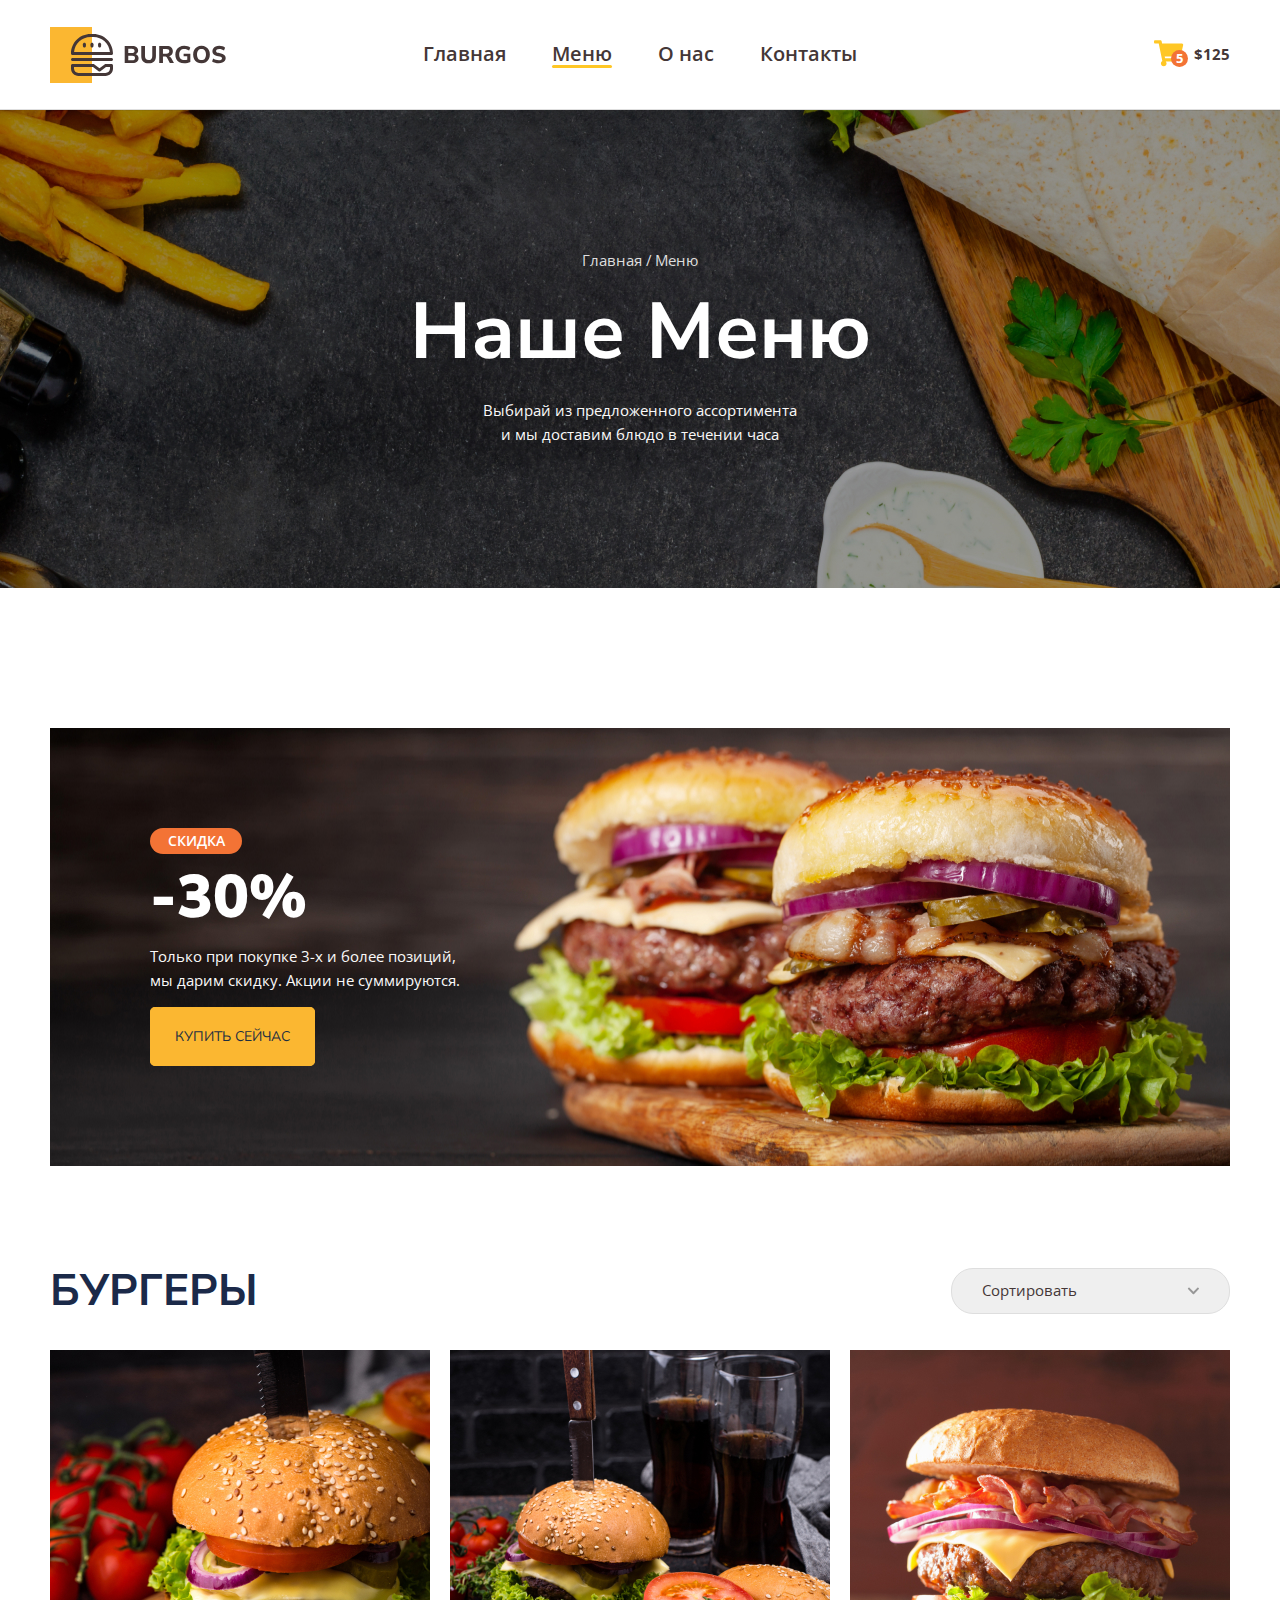
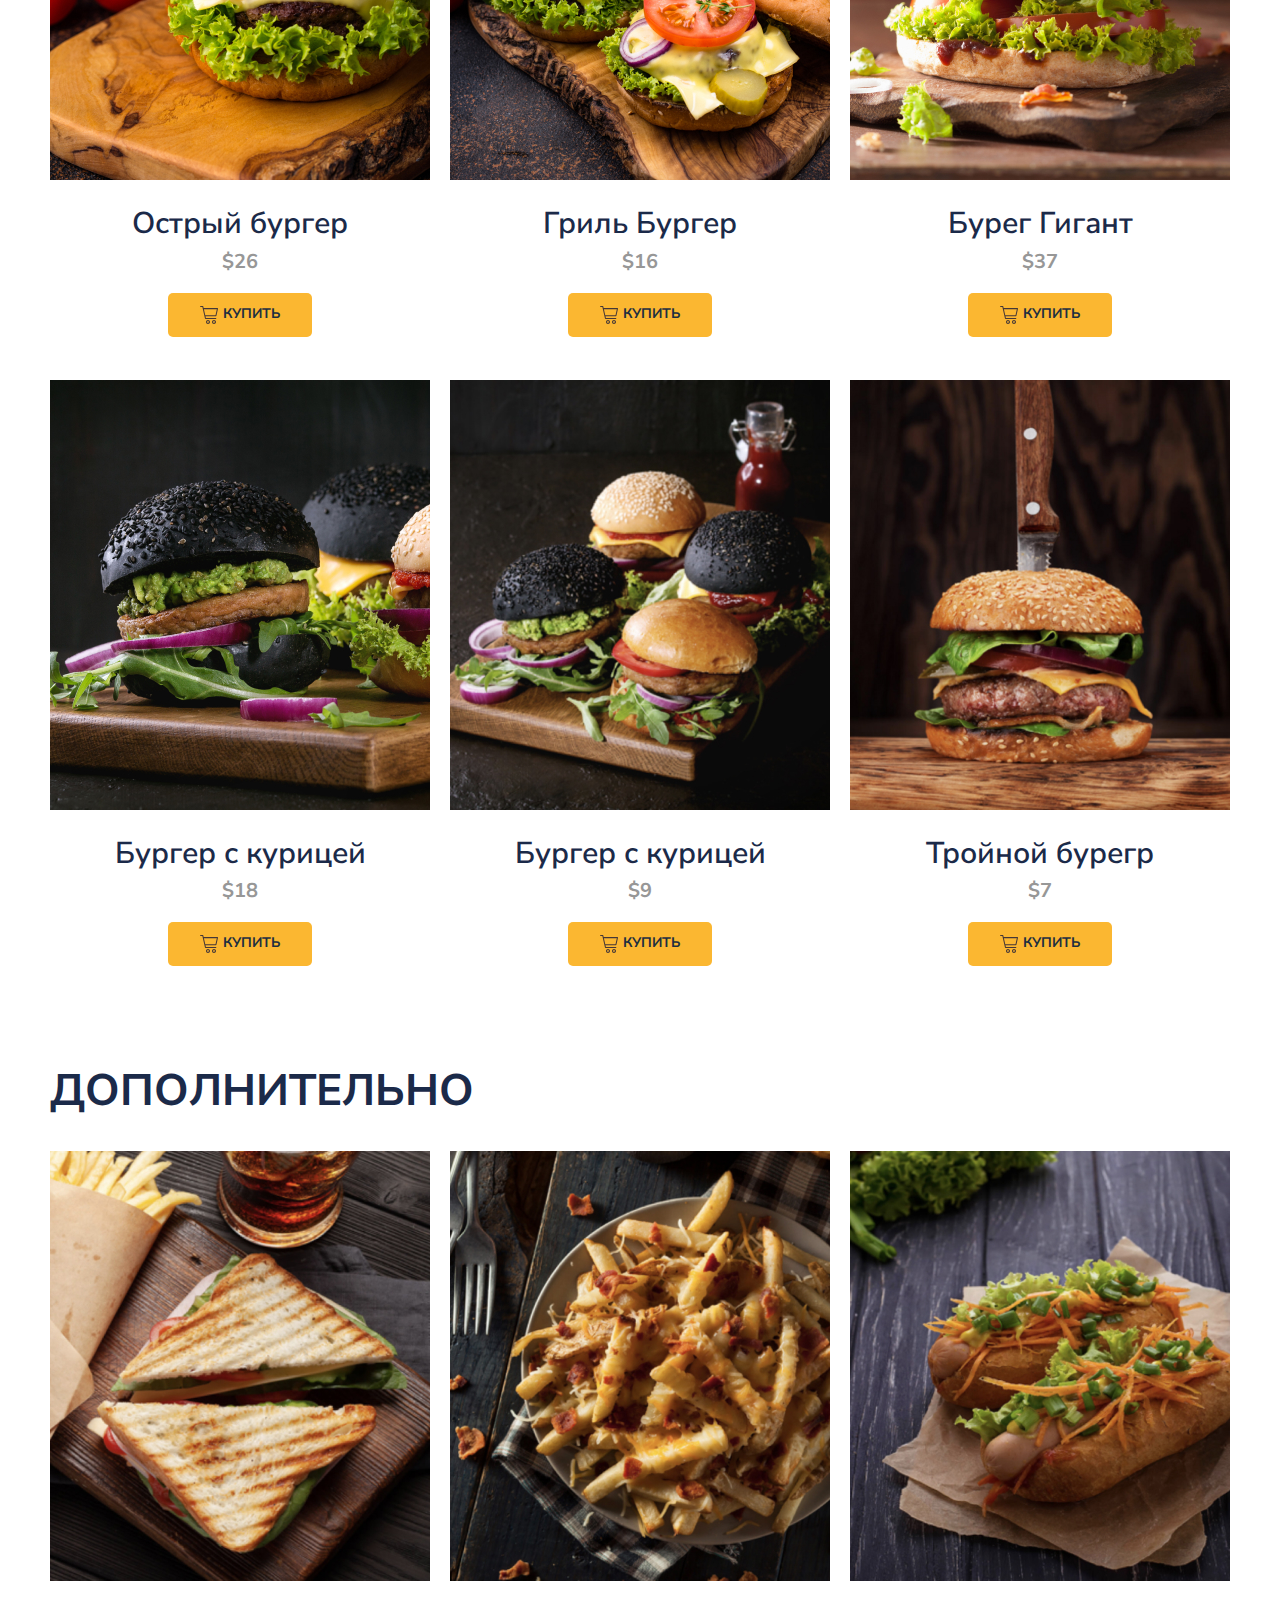
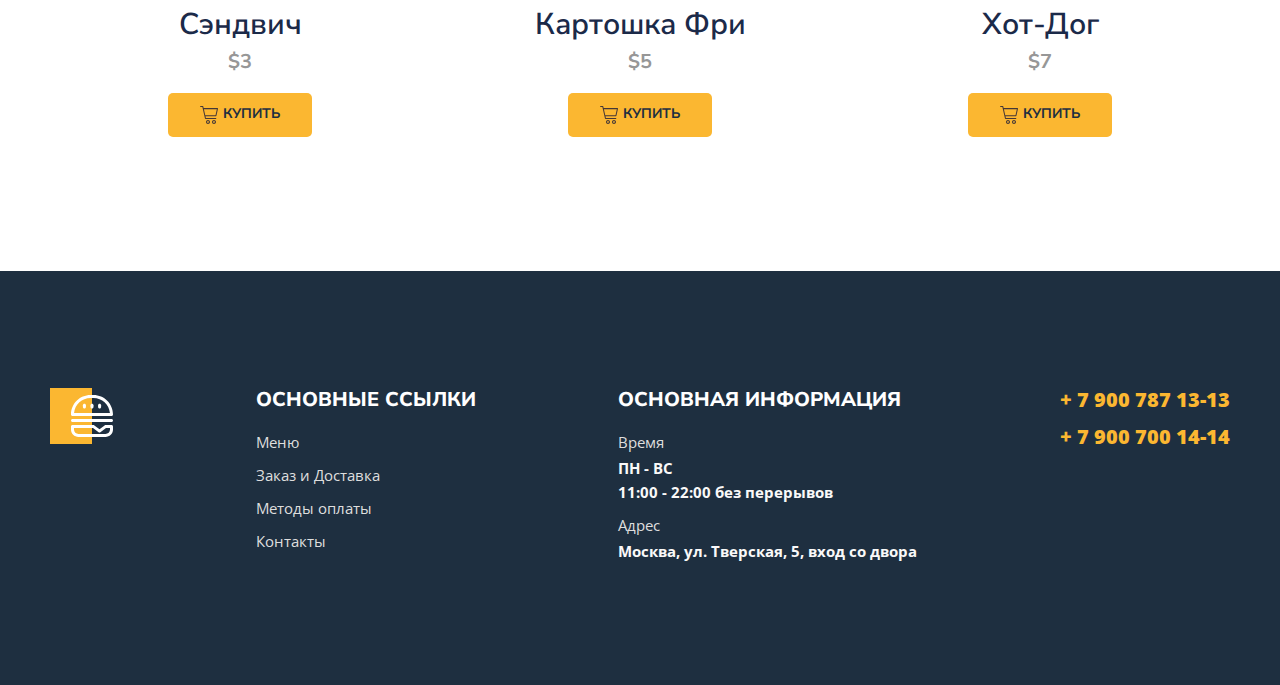
==== menu.html @ 3c32c7bc "add style" ====
<!DOCTYPE html>
<html lang="ru">
<head>
    <meta charset="UTF-8">
    <meta name="viewport" content="width=device-width, initial-scale=1.0">
    <title>burger</title>
    <link rel="preconnect" href="https://fonts.googleapis.com">
    <link rel="preconnect" href="https://fonts.gstatic.com" crossorigin>
    <link href="https://fonts.googleapis.com/css2?family=Nunito+Sans:opsz,wght@6..12,600;6..12,700;6..12,800;6..12,900&family=Open+Sans:wght@400;600;700&display=swap" rel="stylesheet">
    <link rel="stylesheet" href="styles/normalize.css">
    <link rel="stylesheet" href="styles/main.css">
</head>
<body>
    <header>
        <div class="container">
            <div class="header">
                <div class="header-item">
                    <a href="index.html" class="header-logo"></a>
                    <nav>
                        <ul class="header-nav">
                            <li><a href="index.html">Главная</a></li>
                            <li><a href="#"class="active">Меню</a></li>
                            <li><a href="#">О нас</a></li>
                            <li><a href="#">Контакты</a></li>
                        </ul>
                    </nav>
                </div> 
                <button type="button" class="button">
                    <span class="button-item">
                        <img src="img/cart.svg" alt="корзина">
                        <span class="button-count">5</span>
                    </span>
                    <span class="button-text">$125</span>
                </button>
            </div>
        </div>
    </header>
    <div class="bg">
        <div class="container">
            <ul class="breadcrumbs">
                <li><a href="index.html">Главная</a></li>
                <li><a href="#">Меню</a></li>
            </ul>
            <h1 class="title">Наше Меню</h1>
            <p class="deskription">Выбирай из предложенного ассортимента и мы доставим блюдо в течении часа</p>
        </div>
    </div>
    <main>
        <div class="banner">
            <div class="container">
                <div class="banner-box">
                    <h2 class="banner-title">
                        <span>скидка</span>
                        -30%
                    </h2>
                    <p class="banner-text">
                        Только при покупке 3-х и более позиций, мы&nbsp;дарим скидку. Акции не суммируются.
                    </p>
                    <a href="#menuBurger" class="banner-link">купить сейчас</a>
                </div>
            </div>
        </div>
        <section class="menu" id="menuBurger">
            <div class="container">
                <div class="menu-header">
                    <h2 class="menu-title">Бургеры</h2>
                    <select class="menu-select">
                        <option value="">Сортировать</option>
                        <option value="up">По возрастанию</option>
                        <option value="down">По убыванию</option>
                    </select>
                </div>
                <div class="menu-grid">
                    <div class="menu-grid-item">
                        <div class="menu-grid-cover">
                            <img src="img/menu/01.jpg" alt="Острый бургер">
                        </div>
                        <p class="menu-grid-titel">Острый бургер</p>
                        <p class="menu-grid-price">$26</p>
                        <button type="button" class="menu-grid-btn">
                            <span class="menu-grid-icon"></span>
                            <span class="menu-grid-text">купить</span>
                        </button>
                    </div>
                    <div class="menu-grid-item">
                        <div class="menu-grid-cover">
                            <img src="img/menu/02.jpg" alt="Гриль Бургер">
                        </div>
                        <p class="menu-grid-titel">Гриль Бургер</p>
                        <p class="menu-grid-price">$16</p>
                        <button type="button" class="menu-grid-btn">
                            <span class="menu-grid-icon"></span>
                            <span class="menu-grid-text">купить</span>
                        </button>
                    </div>
                    <div class="menu-grid-item">
                        <div class="menu-grid-cover">
                            <img src="img/menu/03.jpg" alt="Бурег Гигант">
                        </div>
                        <p class="menu-grid-titel">Бурег Гигант</p>
                        <p class="menu-grid-price">$37</p>
                        <button type="button" class="menu-grid-btn">
                            <span class="menu-grid-icon"></span>
                            <span class="menu-grid-text">купить</span>
                        </button>
                    </div>
                    <div class="menu-grid-item">
                        <div class="menu-grid-cover">
                            <img src="img/menu/04.jpg" alt="Бургер с курицей">
                        </div>
                        <p class="menu-grid-titel">Бургер с курицей</p>
                        <p class="menu-grid-price">$18</p>
                        <button type="button" class="menu-grid-btn">
                            <span class="menu-grid-icon"></span>
                            <span class="menu-grid-text">купить</span>
                        </button>
                    </div>
                    <div class="menu-grid-item">
                        <div class="menu-grid-cover">
                            <img src="img/menu/05.jpg" alt="Бургер с курицей">
                        </div>
                        <p class="menu-grid-titel">Бургер с курицей</p>
                        <p class="menu-grid-price">$9</p>
                        <button type="button" class="menu-grid-btn">
                            <span class="menu-grid-icon"></span>
                            <span class="menu-grid-text">купить</span>
                        </button>
                    </div>
                    <div class="menu-grid-item">
                        <div class="menu-grid-cover">
                            <img src="img/menu/06.jpg" alt="Тройной бурегр">
                        </div>
                        <p class="menu-grid-titel">Тройной бурегр</p>
                        <p class="menu-grid-price">$7</p>
                        <button type="button" class="menu-grid-btn">
                            <span class="menu-grid-icon"></span>
                            <span class="menu-grid-text">купить</span>
                        </button>
                    </div>
                </div>
            </div>
            <div class="container">
                <div class="menu-header">
                    <h2 class="menu-title">Дополнительно</h2>
                </div>
                <div class="menu-grid">
                    <div class="menu-grid-item">
                        <div class="menu-grid-cover">
                            <img src="img/menu/07.jpg" alt="Сэндвич">
                        </div>
                        <p class="menu-grid-titel">Сэндвич</p>
                        <p class="menu-grid-price">$3</p>
                        <button type="button" class="menu-grid-btn">
                            <span class="menu-grid-icon"></span>
                            <span class="menu-grid-text">купить</span>
                        </button>
                    </div>
                    <div class="menu-grid-item">
                        <div class="menu-grid-cover">
                            <img src="img/menu/08.jpg" alt="Картошка Фри">
                        </div>
                        <p class="menu-grid-titel">Картошка Фри</p>
                        <p class="menu-grid-price">$5</p>
                        <button type="button" class="menu-grid-btn">
                            <span class="menu-grid-icon"></span>
                            <span class="menu-grid-text">купить</span>
                        </button>
                    </div>
                    <div class="menu-grid-item">
                        <div class="menu-grid-cover">
                            <img src="img/menu/09.jpg" alt="Хот-Дог">
                        </div>
                        <p class="menu-grid-titel">Хот-Дог</p>
                        <p class="menu-grid-price">$7</p>
                        <button type="button" class="menu-grid-btn">
                            <span class="menu-grid-icon"></span>
                            <span class="menu-grid-text">купить</span>
                        </button>
                    </div>
        </section>
    </main>
    <footer class="footer">
        <div class="container">
            <div class="footer-box">
                <div class="footer-item">
                    <img class="footer-logo" src="img/footer-logo.svg" alt="Logo">
                </div>
                <div class="footer-item">
                    <h2>основные ссылки</h2>
                    <ul class="footer-list">
                        <li><a href="menu.html">Меню</a></li>
                        <li><a href="#">Заказ и Доставка</a></li>
                        <li><a href="#">Методы оплаты</a></li>
                        <li><a href="#">Контакты</a></li>
                    </ul>
                </div>
                <div class="footer-item">
                    <h2>основная информация</h2>
                    <ul class="footer-list">
                        <li>
                            <span>Время</span>
                            ПН - ВС <br>
                            11:00 - 22:00 без перерывов
                        </li>
                        <li>
                            <span>Адрес</span>
                            Москва, ул. Тверская, 5, вход со двора
                        </li>
                    </ul>
                </div>
                <div class="footer-tel">
                    <ul class="footer-list footer-list-tel">
                        <li>
                            <a href="tel:+79007871313">+ 7 900 787 13-13</a>
                        </li>
                        <li>
                            <a href="tel:+79007001414">+ 7 900 700 14-14</a>
                        </li>
                    </ul>
                </div>
            </div>
        </div>
    </footer>
</body>
</html>
---- styles/main.css ----
body{
    font-family: 'Nunito Sans', sans-serif;
    
}
.container {
    max-width: 1180px;
    margin: 0 auto;
    padding-left: 15px;
    padding-right: 15px;
    
}
header {
    border-bottom: 1px solid #DEDEDE;
}
.header {
    font-family: 'Open Sans', sans-serif;
    display: flex;
    align-items: center;
    justify-content: space-between;
    padding-top: 26px;
    padding-bottom: 25px;
}
.header-item {
    display: flex;
    align-items: center;
    justify-content: space-between;
    flex-basis: 76.8%;

}
.header-logo {
    display: block;
    background-image: url(../img/logo.svg);
    width: 176px;
    height: 56px;
    background-repeat: no-repeat;
    background-size: cover;
}
.header-nav {
    display: flex;
    list-style-type: none;
    padding-left: 0;
    gap: 46px;
    padding-right: 99px;
}
.header-nav a {
    font-weight: 600;
    font-size: 20px;
    color: #443737;
    text-decoration: none;
    
}
.header-nav a::after{
    content: '';
    width: 100%;
    height: 3px;
    border-radius: 1.5px;
    background: transparent;
    display: block;
}
.header-nav a:hover {
    color: #FFC725;
}
.header-nav a.active::after {
    background: #FFC725;
}
.button {
    display: flex;
    align-items: center;
    background-color: transparent;
    border: none;
    padding: 0;
    gap: 10px;
    cursor: pointer;
}
.button-item{
    position: relative;
}
.button-count {
    font-weight: 700;
    font-size: 13px;
    color: #FFF;
    background: #F37335;
    border-radius: 100%;
    position: absolute;
    width: 17px;
    height: 17px;
    text-align: center;
    line-height: 1.3;
    bottom: 3px;
    right: -4px;
}
.button-text {
    color: #443737;
    font-weight: 700;
    font-size: 15px;
}
.bg {
    text-align: center;
    color: #FFFFFF;
    background-image: url(../img/bg.jpg);
    background-position: center center;
    background-size: cover;
    padding: 142px 0;
    margin-bottom: 140px;
}
.breadcrumbs {
    padding-left: 0;
    margin-top: 0;
    list-style-type: none;
    display: flex;
    justify-content: center;
    gap: 7px;
}
.breadcrumbs a {
    color: #DEDEDE;
    font-size: 15px;
    font-family: 'Open Sans', sans-serif;
    text-decoration: none;
}
.breadcrumbs a:hover{
    color: #FFC725;
}
.breadcrumbs a::before {
    content: '/';
    position: relative;
    left: -3px;
    pointer-events: none;
} 
.breadcrumbs a:hover::before {
    color: #DEDEDE;
}
.breadcrumbs li:first-child a::before {
    display: none;
}
.title {
    font-size: 79px;
    font-weight: 700;
    margin-top: 17px;
    margin-bottom: 20px;
}
.deskription {
    font-family: 'Open Sans', sans-serif;
    font-size: 15px;
    line-height: 1.6;
    color: #FAF9F9;
    max-width: 320px;
    margin: 0 auto;
}
.banner-box {
    background-image: url(../img/banner.jpg);
    background-repeat: no-repeat;
    background-size: cover;
    padding: 100px 100px 120px;
    background-position: center center;
    margin-bottom: 100px;
}
.banner-title {
    font-weight: 900;
    font-size: 60px;
    color: #FFFFFF;
    margin-top: 0;
    margin-bottom: 12px;
}
.banner-title span {
    display: block;
    font-family: 'Open Sans', sans-serif;
    color: #FFFFFF;
    font-weight: 600;
    font-size: 14px;
    max-width: 92px;
    border-radius: 14px;
    background-color: #F37335;
    text-align: center;
    text-transform: uppercase;
    padding: 5px 0;
    margin-bottom: 9px;
}
.banner-text {
    font-family: 'Open Sans', sans-serif;
    color: #FAF9F9;
    font-size: 15px;
    line-height: 1.6;
    max-width: 353px;
    margin-top: 0;
    margin-bottom: 35px;
}
.banner-link {
    font-size: 14px;
    padding: 19px 24px;
    text-transform: uppercase;
    text-decoration: none;
    color: #1E2F40;
    border-radius: 5px;
    background-color: #FBB731;
    border: 1px solid #FBB731;
}
.banner-link:hover {
    background-color: transparent;
    color: #FBB731;
}
.menu-header {
    display: flex;
    align-items: center;
    justify-content: space-between;
    margin-bottom: 34px;
}
.menu-title {
    font-weight: 700;
    font-size: 44px;
    color: #1B2A49;
    text-transform: uppercase;
    margin: 0;
}
.menu-select {
    border-radius: 22px;
    border: 1px solid #DEDEDE;
    padding: 13px 30px;
    font-family: 'Open Sans', sans-serif;
    font-weight: 400;
    color: #443737;
    font-size: 15px;
    appearance: none;
    flex-basis: 279px;
    background-image: url(../img/arrow.svg);
    background-repeat: no-repeat;
    background-size: 12.79px 7.75px;
    background-position: 89% center;
}
.menu-grid {
    display: grid;
    grid-template-columns: repeat(3,1fr);
    gap: 43px 20px;
    text-align: center;
    margin-bottom: 100px;
}
.menu-grid-cover {
    width: 100%;
    height: 430px;
    position: relative;
    overflow: hidden;
    margin-bottom: 23px;
}
.menu-grid-cover img {
    position: absolute;
    left: 50%;
    top: 50%;
    transform: translate(-50%, -50%);
    object-fit: cover;
    width: 100%;
    height: 430px;
}
.menu-grid-titel {
    font-size: 30px;
    font-weight: 600;
    color: #1B2A49;
    text-align: center;
    margin: 0;
    margin-top: 27px;
}
.menu-grid-price {
    color: #979797;
    text-align: center;
    font-size: 20px;
    font-weight: 700;
    margin-top: 8px;
    margin-bottom: 20px;
}
.menu-grid-btn {
    border-radius: 5px;
    background: #FBB731;
    border: none;
    padding: 13px 32px;
    text-align: center;
    display: flex;
    margin: 0 auto;
    justify-content: center;
    gap: 5px;
    cursor: pointer;
}
.menu-grid-btn:hover {
    background: #F37335;
}
.menu-grid-text {
    color: #1E2F40;
    font-size: 14px;
    font-weight: 700;
    text-transform: uppercase;
}
.menu-grid-icon {
    background-image: url(../img/cart-menu.svg);
    background-repeat: no-repeat;
    color: #443737;
    display: block;
    background-size: 18px 18px;
    width: 18px;
    height: 18px;  
}
.footer {
    background: #1E2F40;
    color: #fff;
    padding-top: 117px;
    padding-bottom: 106px;
    margin-top: 134px;
}
.footer-box {
    display: flex;
    justify-content: space-between;
}
.footer-logo {
    width: 63px;
    height: 56px;
}
.footer-item {
    flex: 0 0 auto;
}
.footer-item h2 {
    font-size: 20px;
    font-weight: 800;
    text-transform: uppercase;
    margin-bottom: 19px;
    margin-top: 0;
}
.footer-list li {
    margin-bottom: 9px;
    font-family: 'Open Sans', sans-serif;
    font-size: 15px;
    color: #FAF9F9;
    font-weight: 700;
    line-height: 24px;
}
.footer-list a {
    color: #DEDEDE;
    text-decoration: none;
    font-weight: 400;
}
.footer-list a:hover {
    color: #FBB731; 
}
.footer-item span {
    color: #DEDEDE;
    display: block;
    font-weight: 400;
    margin-bottom: 2px;
}
.footer-list-tel  {
    margin-top: 0;
}
.footer-list-tel li {
    margin-bottom: 12px;
}
.footer-list-tel a {
    font-size: 20px;
    font-weight: 900;
    color: #FBB731; 
}
.footer-list-tel a:hover {
    color: #DEDEDE;
}
.footer-list {
    padding-left: 0;
    list-style-type: none;
}
/*------------ INDEX -----*/
.main {
    background: linear-gradient(180deg, #0C4C7B -100%, #1E2F40 100%);
}
.wrapper {
    max-width: 1180px;
    margin: 0 auto;
    display: flex;
    justify-content: space-between;
}
.content {
    color: #FAF9F9;
    flex: 0 0 580px;
    padding-top: 170px;
    padding-bottom: 170px;
}
.content-title{
    font-size: 120px;
    font-weight: 800;
    text-transform: uppercase;
    line-height: 120px;
    margin-bottom: 40px;
    margin-top: 0;
    margin-bottom: 0;
}
.content-title span {
    color: #FBB731;
    font-size: 30px;
    font-weight: 700;
    line-height: 38px;
    display: block;
    margin-bottom: 10px;
}
.content-text {
    font-family: 'Open Sans', sans-serif;
    font-size: 19px;
    line-height: 1.4;
    margin-bottom: 42px;
}
.content-link,
.promo a {
    color: #1E2F40;
    background-color: #FBB731;
    border-radius: 5px;
    text-decoration: none;
    padding: 20px 45px;
    display: inline-block;
    text-transform: uppercase;
    font-size: 14px;
    font-weight: 700;
}
.visual {
    flex-grow: 1;
    display: flex;
    justify-content: flex-end;
    position: relative;
}
.visual-bg {
    width: 432px;
    height: 100%;
    background: linear-gradient(2.42deg, #F37335 -19.6%, #FBB731 100.79%, #FDC830 100.79%);
}
.main img {
    width: 829px;
    position: absolute;
    right: -168px;
}
.promo {
    padding-top: 186px;
    padding-bottom: 46px;
}
.promo-left,
.promo-right {
    flex: 0 0 49%;
    color: #fff;
    box-sizing: border-box;
    background-repeat: no-repeat;
    background-size: cover;
    background-position: center;
}
.promo-left {
    background-image: url(../img/promo-left.png);
    padding: 116px 50px;
}
.promo-right {
    background-image: url(../img/promo-right.png);
    padding: 102px 50px;
}
.sale {
    font-size: 14px;
    font-weight: 900;
    background: #F37335;
    padding: 5px 19px;
    border-radius: 14px;
    display: inline-block;
    text-transform: uppercase;
    margin-bottom: 3px;
    margin-top: 0;
}
.cost {
    font-size: 60px;
    font-weight: 900;
    margin-bottom: 8px;
    margin-top: 0;
}
.promo-description {
    font-family: 'Open Sans' sans-serif;
    color: #FAF9F9;
    font-size: 15px;
    line-height: 24px;
    margin-bottom: 0;
}
.promo-left .promo-description {
    max-width: 392px;
}
.promo-right .promo-description {
    max-width: 300px;
    margin-bottom: 20px;
}
.free {
    font-size: 44px;
    font-weight: 700;
    margin-bottom: 10px;
    margin-top: 0;
}
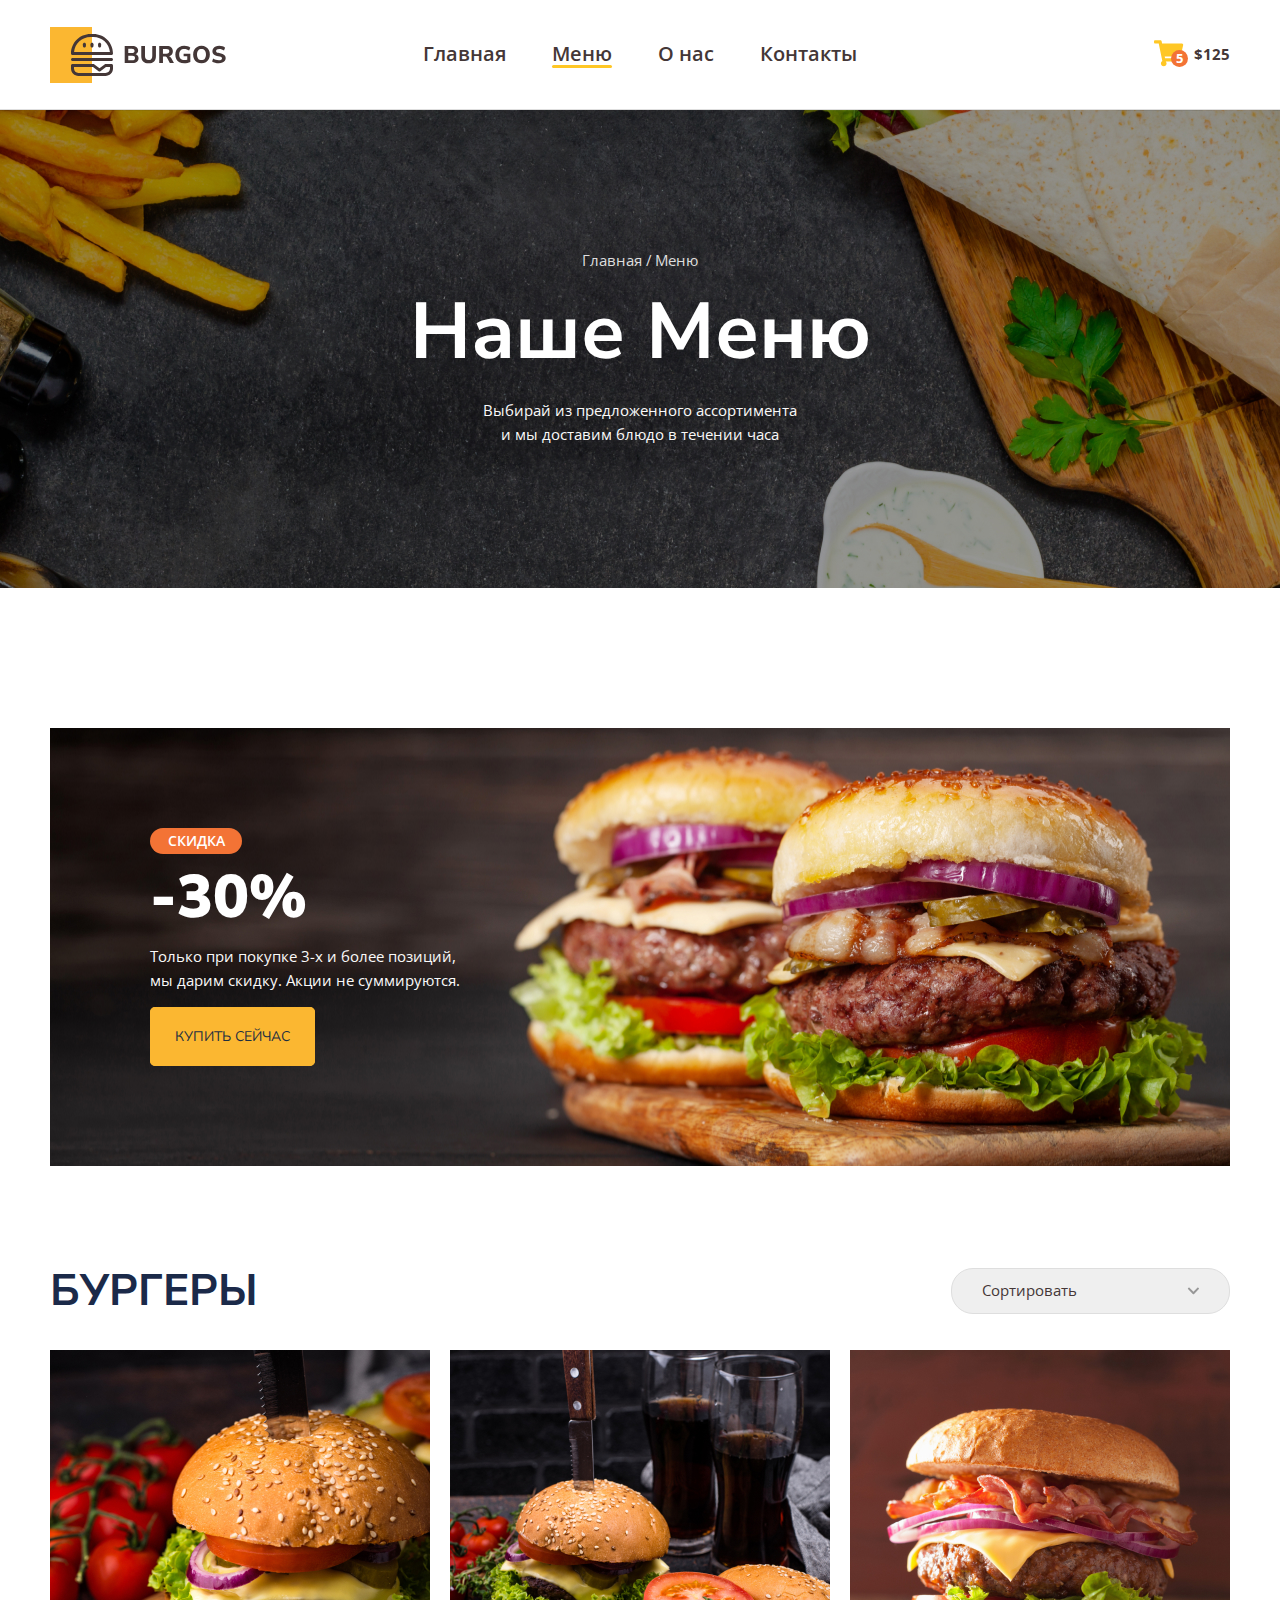
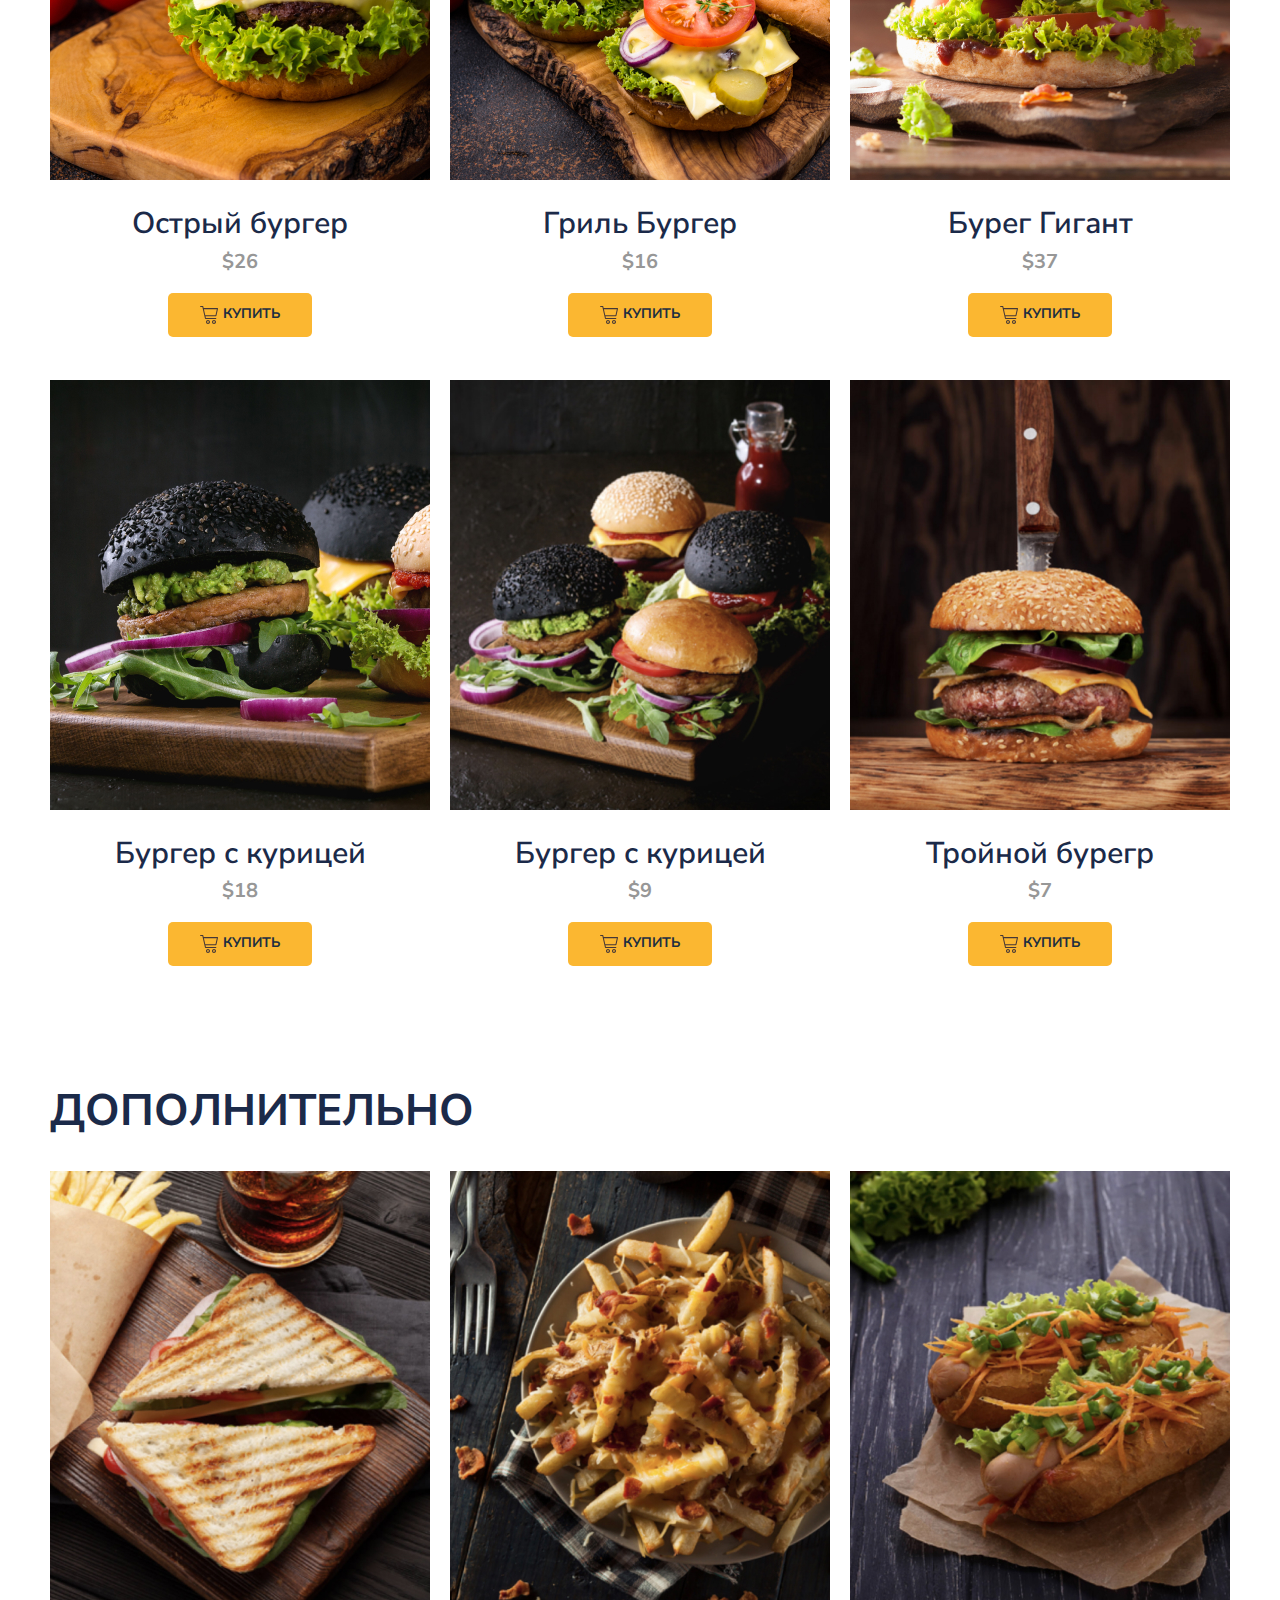
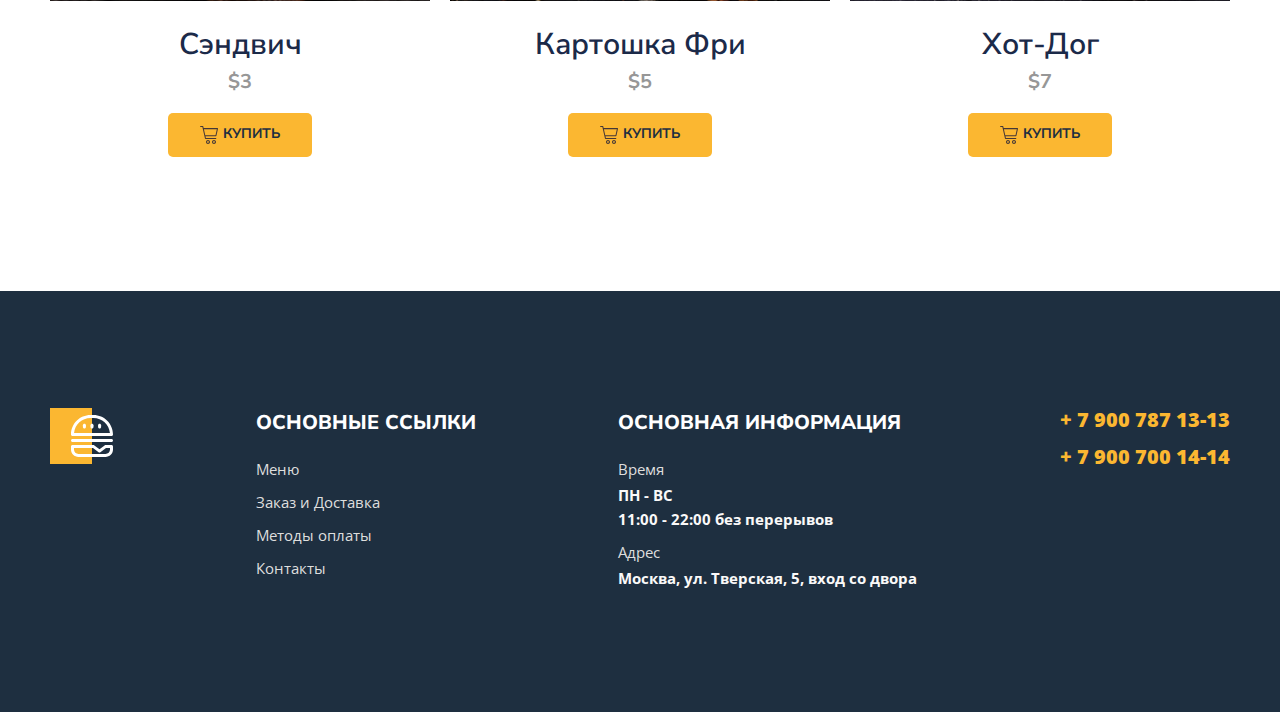
==== commit 1b51068e: "add style" ====
--- a/menu.html
+++ b/menu.html
@@ -11,9 +11,12 @@
     <link rel="stylesheet" href="styles/main.css">
 </head>
 <body>
-    <header>
+    <header id="headerTop">
         <div class="container">
             <div class="header">
+                <div class="header-burger">
+                    <button class="burger" onclick="openModal()"></button>
+                </div>
                 <div class="header-item">
                     <a href="index.html" class="header-logo"></a>
                     <nav>
@@ -139,6 +142,8 @@
                     </div>
                 </div>
             </div>
+        </section>
+        <section class="menu menu-other">              
             <div class="container">
                 <div class="menu-header">
                     <h2 class="menu-title">Дополнительно</h2>
@@ -193,6 +198,14 @@
                         <li><a href="#">Методы оплаты</a></li>
                         <li><a href="#">Контакты</a></li>
                     </ul>
+                    <ul class="footer-list footer-list-tel">
+                        <li>
+                            <a href="tel:+79007871313">+ 7 900 787 13-13</a>
+                        </li>
+                        <li>
+                            <a href="tel:+79007001414">+ 7 900 700 14-14</a>
+                        </li>
+                    </ul>
                 </div>
                 <div class="footer-item">
                     <h2>основная информация</h2>
@@ -221,5 +234,67 @@
             </div>
         </div>
     </footer>
+    <a href="#headerTop" class="button-up hidden" id="btnUp">Наверх</a>
+    <div class="modal" id="modal">
+        <ul class="header-nav">
+            <li><a href="index.html">Главная</a></li>
+            <li><a href="#"class="active">Меню</a></li>
+            <li><a href="#">О нас</a></li>
+            <li><a href="#">Контакты</a></li>
+        </ul>
+        <button class="burger-close"  onclick="closeModal()"></button>
+    </div>
+    <script>
+        // Smooth Scroll
+         const links = document.querySelectorAll(".banner-link");
+
+        for (const link of links) {
+             link.addEventListener("click", clickHandler);
+         }
+
+        function clickHandler(e) {
+            e.preventDefault();
+            const href = this.getAttribute("href");
+
+            document.querySelector(href).scrollIntoView({
+                behavior: "smooth"
+        });
+         }
+         // Button Up
+
+        window.onscroll = function(){scrollFunction()};
+
+        const upbuttons = document.querySelectorAll(".button-up");
+
+        for (const upbutton of upbuttons) {
+            upbutton.addEventListener("click", clickHandler);
+        }
+
+        function clickHandler(e) {
+            e.preventDefault();
+            const href = this.getAttribute("href");
+
+        document.querySelector(href).scrollIntoView({
+            behavior: "smooth"
+        });
+        }
+
+        function scrollFunction(){
+           if ( document.body.scrollTop > 1000 || document.documentElement. scrollTop > 1000){
+               document.getElementById('btnUp').className = 'button-up visible';
+           } else {
+               document.getElementById('btnUp').className = 'button-up hidden';
+           }
+        }
+           // Menu
+
+        function openModal() {
+            document.getElementById("modal").style.top = "0px";
+        }
+
+        function closeModal() {
+            document.getElementById("modal").style.top = "-400px";
+        }
+    </script>
 </body>
 </html>--- a/styles/main.css
+++ b/styles/main.css
@@ -47,7 +47,7 @@
     font-size: 20px;
     color: #443737;
     text-decoration: none;
-    
+    transition: 0.2s;
 }
 .header-nav a::after{
     content: '';
@@ -116,6 +116,7 @@
     font-size: 15px;
     font-family: 'Open Sans', sans-serif;
     text-decoration: none;
+    transition: 0.2s;
 }
 .breadcrumbs a:hover{
     color: #FFC725;
@@ -151,8 +152,8 @@
     background-repeat: no-repeat;
     background-size: cover;
     padding: 100px 100px 120px;
-    background-position: center center;
-    margin-bottom: 100px;
+    background-position: 0 center;
+    margin-bottom: 80px;
 }
 .banner-title {
     font-weight: 900;
@@ -193,10 +194,15 @@
     border-radius: 5px;
     background-color: #FBB731;
     border: 1px solid #FBB731;
+    transition: 0.2s;
 }
 .banner-link:hover {
     background-color: transparent;
     color: #FBB731;
+    transition: 0.3s;
+}
+.menu {
+    padding-top: 20px;
 }
 .menu-header {
     display: flex;
@@ -305,20 +311,20 @@
 .footer-box {
     display: flex;
     justify-content: space-between;
+    gap: 20px;
 }
 .footer-logo {
     width: 63px;
     height: 56px;
 }
-.footer-item {
-    flex: 0 0 auto;
-}
+
 .footer-item h2 {
     font-size: 20px;
     font-weight: 800;
     text-transform: uppercase;
     margin-bottom: 19px;
     margin-top: 0;
+    line-height: 1.5;
 }
 .footer-list li {
     margin-bottom: 9px;
@@ -332,6 +338,7 @@
     color: #DEDEDE;
     text-decoration: none;
     font-weight: 400;
+    transition: 0.2s;
 }
 .footer-list a:hover {
     color: #FBB731; 
@@ -352,6 +359,7 @@
     font-size: 20px;
     font-weight: 900;
     color: #FBB731; 
+    transition: 0.2s;
 }
 .footer-list-tel a:hover {
     color: #DEDEDE;
@@ -359,6 +367,30 @@
 .footer-list {
     padding-left: 0;
     list-style-type: none;
+}
+.button-up {
+    background-color: #FBB731; 
+    color: #1E2F40;
+    font-size: 14px;
+    font-weight: 700;
+    text-transform: uppercase;
+    text-decoration: none;
+    padding: 5px 20px;
+    position: fixed;
+    bottom: 20px;
+    right: 20px;
+    border-radius: 5px;
+    transition: 1s;
+}
+.button-up:hover {
+    background: #F37335;
+    transition: 0.2s;
+}
+.button-up.hidden {
+    opacity: 0;
+}
+.button-up.visible {
+    opacity: 1;
 }
 /*------------ INDEX -----*/
 .main {
@@ -484,4 +516,253 @@
     font-weight: 700;
     margin-bottom: 10px;
     margin-top: 0;
+}
+/*-------Responsive-------- */
+@media (min-width: 1001px) {
+    .footer-list + .footer-list-tel {
+        display: none;
+    }
+}
+@media (max-width: 1000px) {
+    .container {
+        max-width: 748px;
+    }
+    .header-logo {
+        width: 150px;
+        height: 48px;
+        background-size: contain;
+    }
+    .header-nav {
+        gap: 22px;
+    }
+    .header-item {
+        flex-basis: 90.8%;
+    }
+    .bg {
+        margin-bottom: 72px;
+    }
+    .banner-box {
+        background-position: -80px center;
+        padding: 100px 40px 120px;
+    }
+    .menu-grid {
+        grid-template-columns: repeat(2, 1fr);
+        gap: 43px 15px;
+    }
+    .footer-tel {
+        display: none;
+    }
+    .footer-list + .footer-list-tel {
+        display: block;
+    }
+    .menu-other {
+        overflow: hidden;
+        height: 633px;
+    }
+    .menu-other .menu-grid {
+        display: flex;
+        width: auto;
+        overflow-x: scroll;
+        overflow-y: hidden;
+        padding-bottom: 50px;
+    }
+    .menu-grid {
+        grid-template-columns: repeat(2, 1fr);
+        gap: 50px 15px;
+    }
+    .menu-other .menu-grid-item {
+        flex: 0 0 281px;
+    }
+    .menu-other .menu-grid-cover,
+    .menu-other .menu-grid-cover img {
+        height: 320px;
+    }
+}
+@media (min-width: 766px) {
+    .header-burger {
+        display: none;
+    }
+}
+@media (max-width: 766px) {
+    nav {
+        display: none;
+    }
+    .header {
+        gap: 21px;
+    }
+    .menu-other .container {
+        padding-right: 0;
+    }
+    .button-up.visible {
+        display: none;
+    }
+}
+@media (max-width: 567px) {
+    .title {
+        font-size: 38px;
+    }
+    .breadcrumbs a {
+        font-size: 14px;
+    }
+    .deskription {
+        font-size: 12px;
+    }
+    .bg {
+        padding: 55px;
+    }
+    .banner-box {
+        padding: 35px 24px 54px;
+        background-position: 17% center;
+        margin-bottom: 38px;
+    }
+    .header-logo {
+        width: 116px;
+        height: 37px;
+    }
+    .header {
+        padding-top: 19px;
+        padding-bottom: 19px;
+    }
+    .bg {
+        margin-bottom: 33px;
+    }
+    .menu-title {
+        font-size: 27px;
+    }
+    .menu-select {
+        font-size: 12px;
+        flex-basis: 136px;
+        padding: 13px 23px 13px 15px;
+        background-position: 92% center;
+    }
+    .menu-header {
+        margin-bottom: 30px;
+    }
+    .menu-grid {
+        gap: 25px 10px;
+        margin-bottom: 30px;
+    }
+    .menu-grid-cover {
+        height: 56vw;
+        margin-bottom: 10px;
+    }
+    .menu-grid-cover img {
+        height: 100%;
+    }
+    .menu-grid-titel {
+        font-size: 15px;
+    }
+    .menu-grid-price {
+        font-size: 16px;
+        margin-top: 6px;
+        margin-bottom: 10px;
+    }
+    .menu-grid-btn {
+        padding: 10px 21px;
+    }
+    .menu-other .menu-grid-cover {
+        height: 51vw;
+    }
+    .menu-other .menu-grid-cover img {
+        height: 100%;
+    }
+    .menu-other .menu-grid-item {
+        flex: 0 0 43vw;
+    }
+    .menu-other {
+        height: 110vw;
+    }
+    .menu-other .menu-grid {
+        padding-bottom: 30vw;
+    }
+    .footer {
+        margin-top: 55px;
+        padding-top: 60px;
+        padding-bottom: 60px;
+    }
+    .footer-list + .footer-list-tel {
+        display: none;
+    }
+    .footer-tel {
+        display: block;
+    }
+    .footer-box {
+        display: grid;
+        grid-template-columns: 30% 70%;
+        grid-template-areas: "logo tel" "link link" "info info";
+        gap: 0;
+    }
+    .footer-item:nth-child(1) {
+        grid-area: logo;
+    }
+    .footer-item:nth-child(2) {
+        grid-area: link;
+    }
+    .footer-item:nth-child(3) {
+        grid-area: info;
+    }
+    .footer-tel {
+        grid-area: tel;
+        text-align: right;
+    }
+}
+@media (max-width: 360px) {
+    .header-logo {
+        width: 116px;
+        height: 37px;
+        background-size: contain;
+    }
+    .menu-grid-titel {
+        font-size: 13px;
+        margin-top: 18px;
+    }
+}
+@media (max-width: 320px) {
+    .banner-box {
+        background-position: 25% center;
+    }
+}
+/*--------Modal-------- */
+.burger {
+    width: 34px;
+    height: 22px;
+    background-image: url(../img/burger.svg);
+    background-repeat: no-repeat;
+    background-size: contain;
+    background-color: transparent;
+    border: none;
+    cursor: pointer;
+}
+.modal {
+    background-color:  #FFF8DC;
+    max-width: 500px;
+    text-align: center;
+    position: absolute;
+    top: -400px;
+    left: 0;
+    right: 0;
+    margin: 20px auto 0;
+    padding: 40px 30px;
+    box-sizing: border-box;
+    transition: .5s;
+}
+.modal .header-nav {
+    flex-direction: column;
+    align-items: center;
+    gap: 23px;
+    margin: 0;
+    padding: 0;
+}
+.burger-close {
+    width: 22px;
+    height: 22px;
+    background-image: url(../img/close.svg);
+    background-color: transparent;
+    background-repeat: no-repeat;
+    border: none;
+    background-size: contain;
+    cursor: pointer;
+    position: absolute;
+    top: 20px;
+    right: 20px;
 }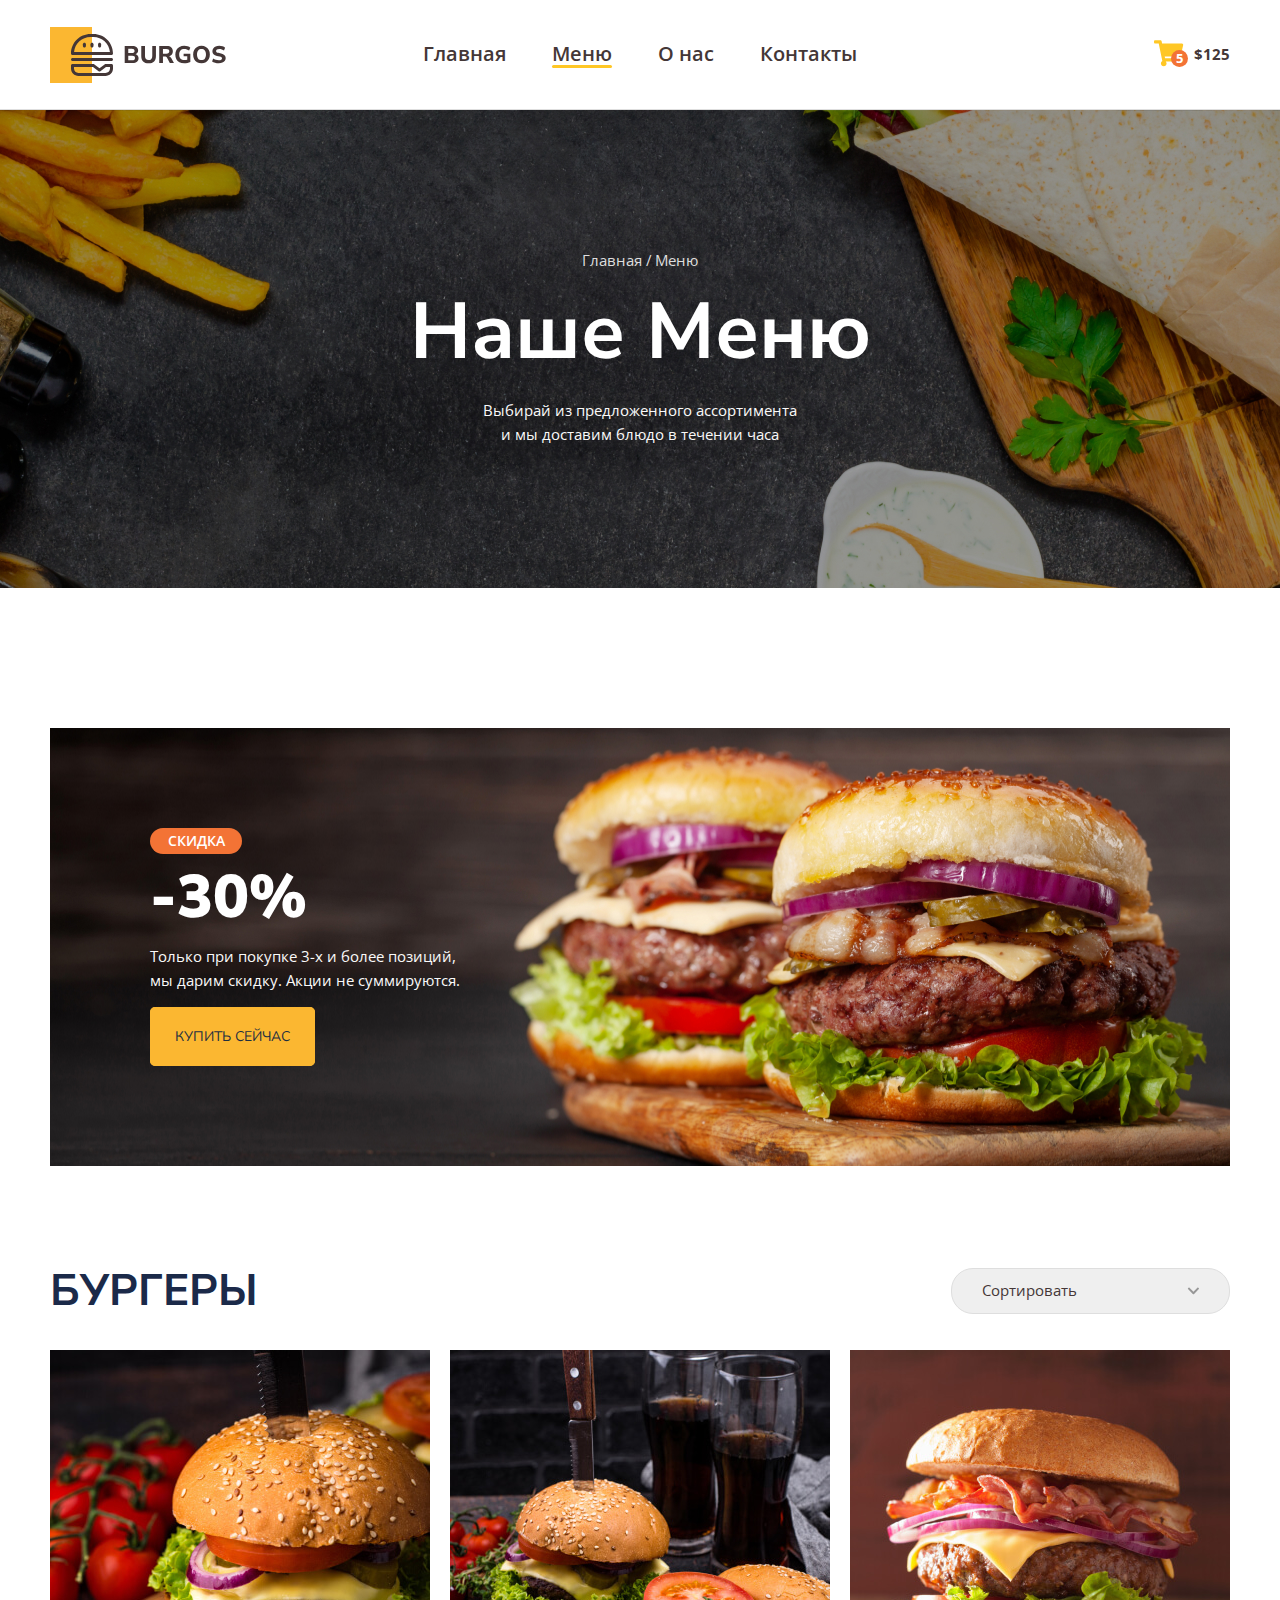
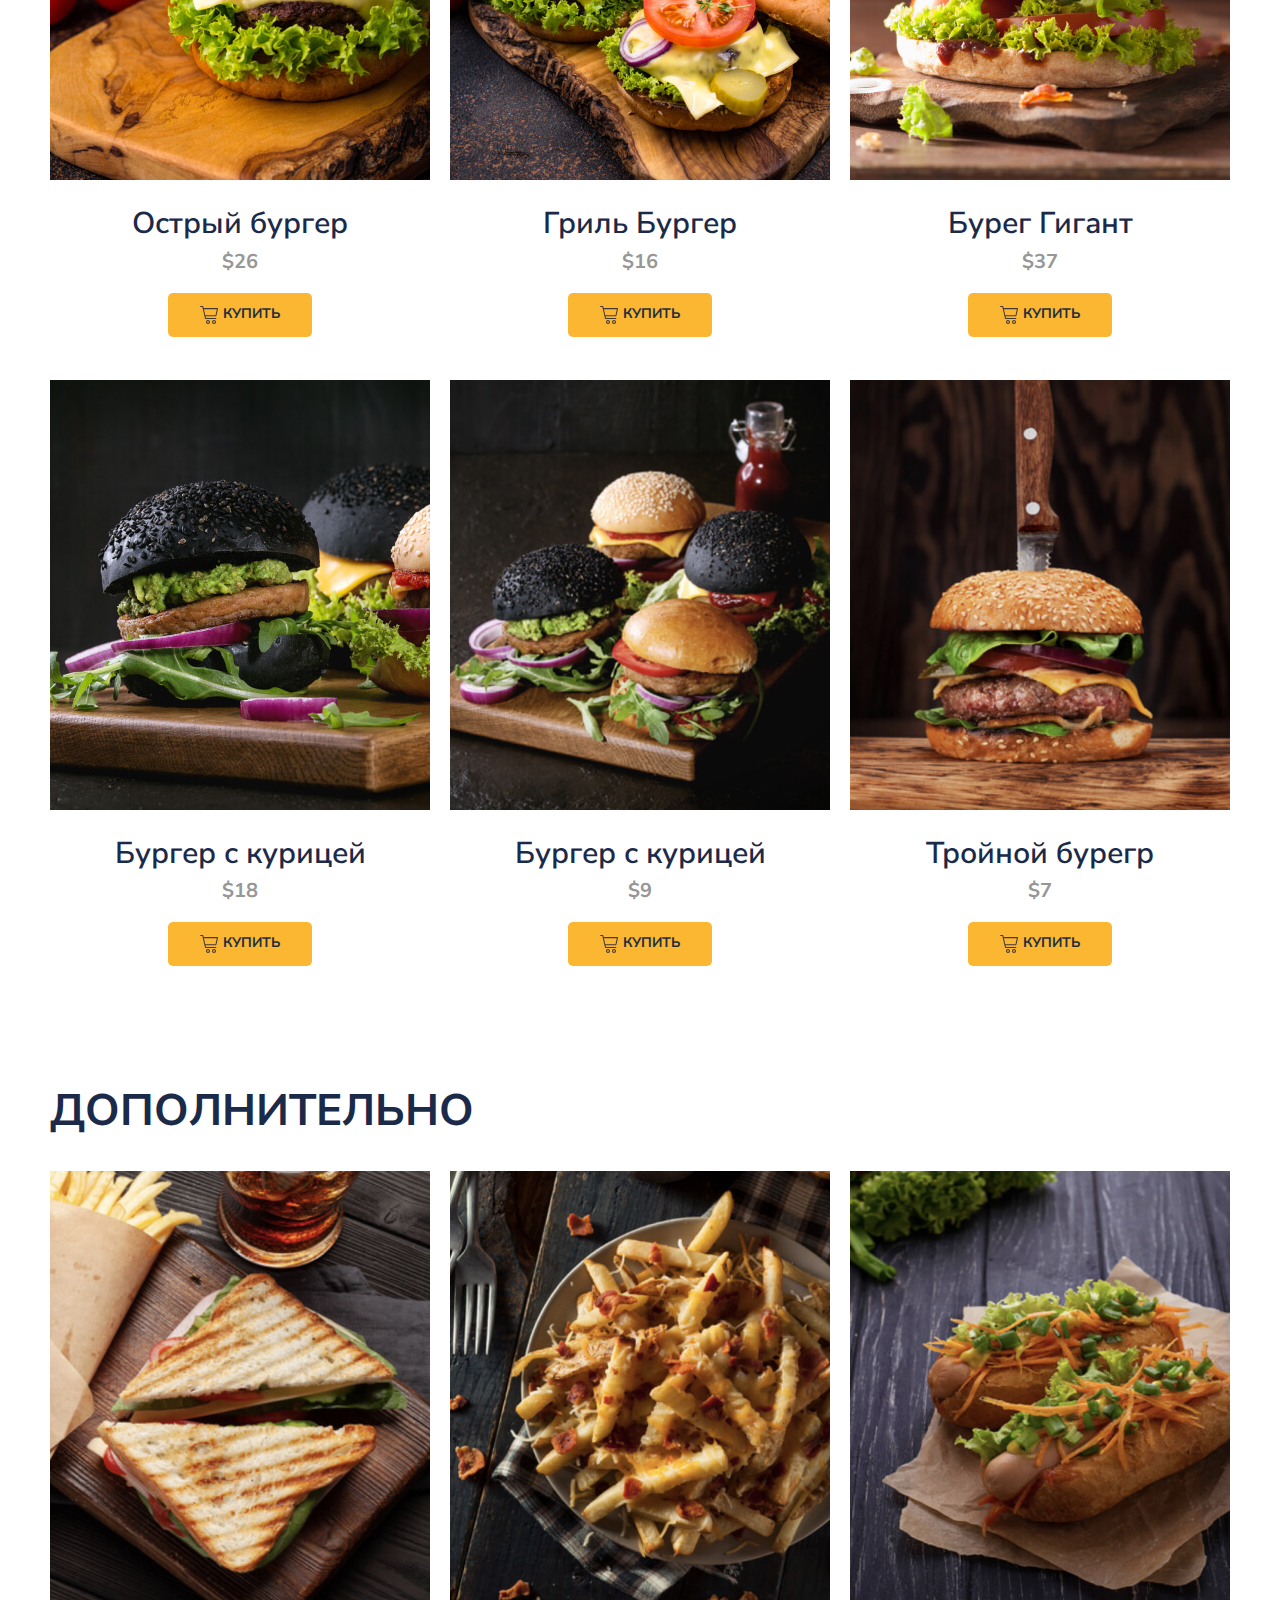
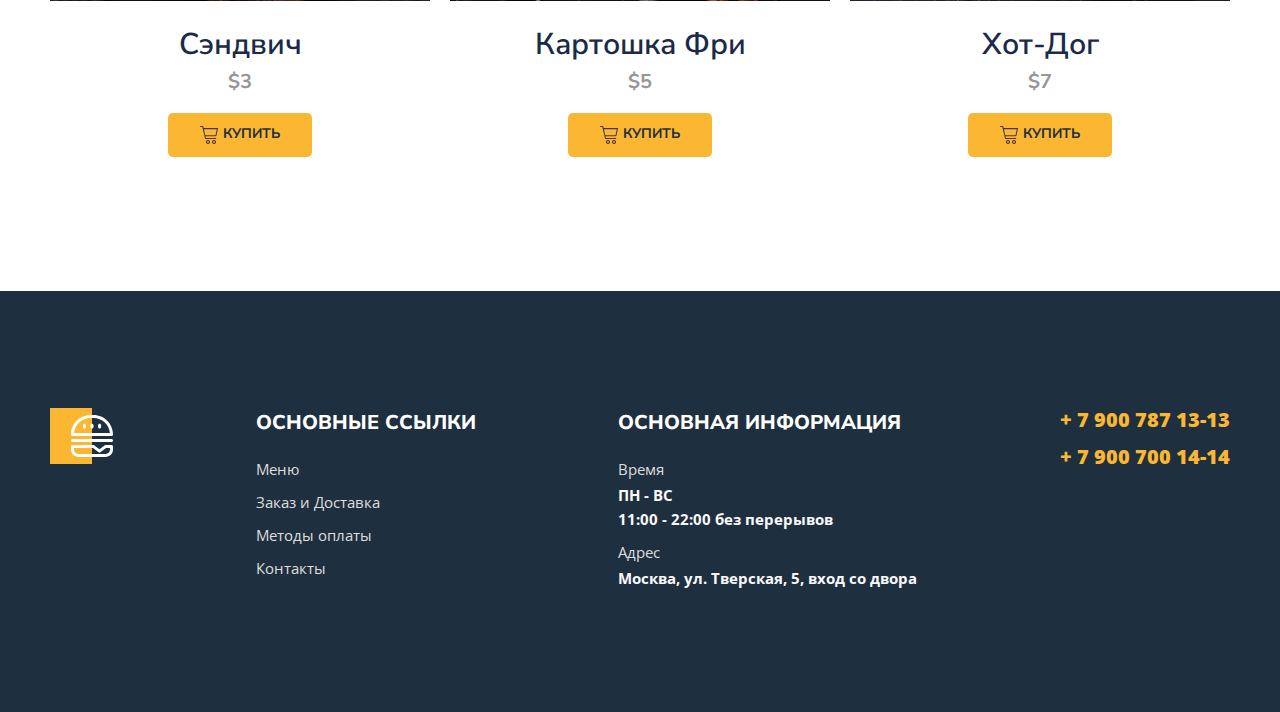
==== commit 99f4898c: "change files" ====
--- a/menu.html
+++ b/menu.html
@@ -9,6 +9,15 @@
     <link href="https://fonts.googleapis.com/css2?family=Nunito+Sans:opsz,wght@6..12,600;6..12,700;6..12,800;6..12,900&family=Open+Sans:wght@400;600;700&display=swap" rel="stylesheet">
     <link rel="stylesheet" href="styles/normalize.css">
     <link rel="stylesheet" href="styles/main.css">
+    <link rel="apple-touch-icon" sizes="192x192" href="img/favicon/android-chrome-192x192">
+    <link rel="icon" type="image/png" sizes="512x512" href="img/favicon/android-chrome-512x512">
+    <link rel="icon"  sizes="16x16" href="img/favicon/favicon">
+    <link rel="apple-touch-icon" sizes="180x180" href="img/favicon/apple-touch-icon.png">
+    <link rel="icon" type="image/png" sizes="32x32" href="img/favicon/favicon-32x32.png">
+    <link rel="icon" type="image/png" sizes="16x16" href="img/favicon/favicon-16x16.png">
+    <link rel="mask-icon" href="favicon/safari-pinned-tab.svg" color="#5bbad5">
+    <meta name="msapplication-TileColor" content="#da532c">
+    <meta name="theme-color" content="#ffffff">
 </head>
 <body>
     <header id="headerTop">
@@ -22,7 +31,7 @@
                     <nav>
                         <ul class="header-nav">
                             <li><a href="index.html">Главная</a></li>
-                            <li><a href="#"class="active">Меню</a></li>
+                            <li><a href="#" class="active">Меню</a></li>
                             <li><a href="#">О нас</a></li>
                             <li><a href="#">Контакты</a></li>
                         </ul>
@@ -182,6 +191,8 @@
                             <span class="menu-grid-text">купить</span>
                         </button>
                     </div>
+                </div>
+            </div>
         </section>
     </main>
     <footer class="footer">
@@ -238,7 +249,7 @@
     <div class="modal" id="modal">
         <ul class="header-nav">
             <li><a href="index.html">Главная</a></li>
-            <li><a href="#"class="active">Меню</a></li>
+            <li><a href="#" class="active">Меню</a></li>
             <li><a href="#">О нас</a></li>
             <li><a href="#">Контакты</a></li>
         </ul>
--- a/styles/main.css
+++ b/styles/main.css
@@ -225,7 +225,9 @@
     font-weight: 400;
     color: #443737;
     font-size: 15px;
-    appearance: none;
+    -webkit-appearance: none;
+       -moz-appearance: none;
+            appearance: none;
     flex-basis: 279px;
     background-image: url(../img/arrow.svg);
     background-repeat: no-repeat;
@@ -251,7 +253,8 @@
     left: 50%;
     top: 50%;
     transform: translate(-50%, -50%);
-    object-fit: cover;
+    -o-object-fit: cover;
+       object-fit: cover;
     width: 100%;
     height: 430px;
 }
@@ -498,7 +501,7 @@
     margin-top: 0;
 }
 .promo-description {
-    font-family: 'Open Sans' sans-serif;
+    font-family: 'Open Sans', sans-serif;
     color: #FAF9F9;
     font-size: 15px;
     line-height: 24px;
